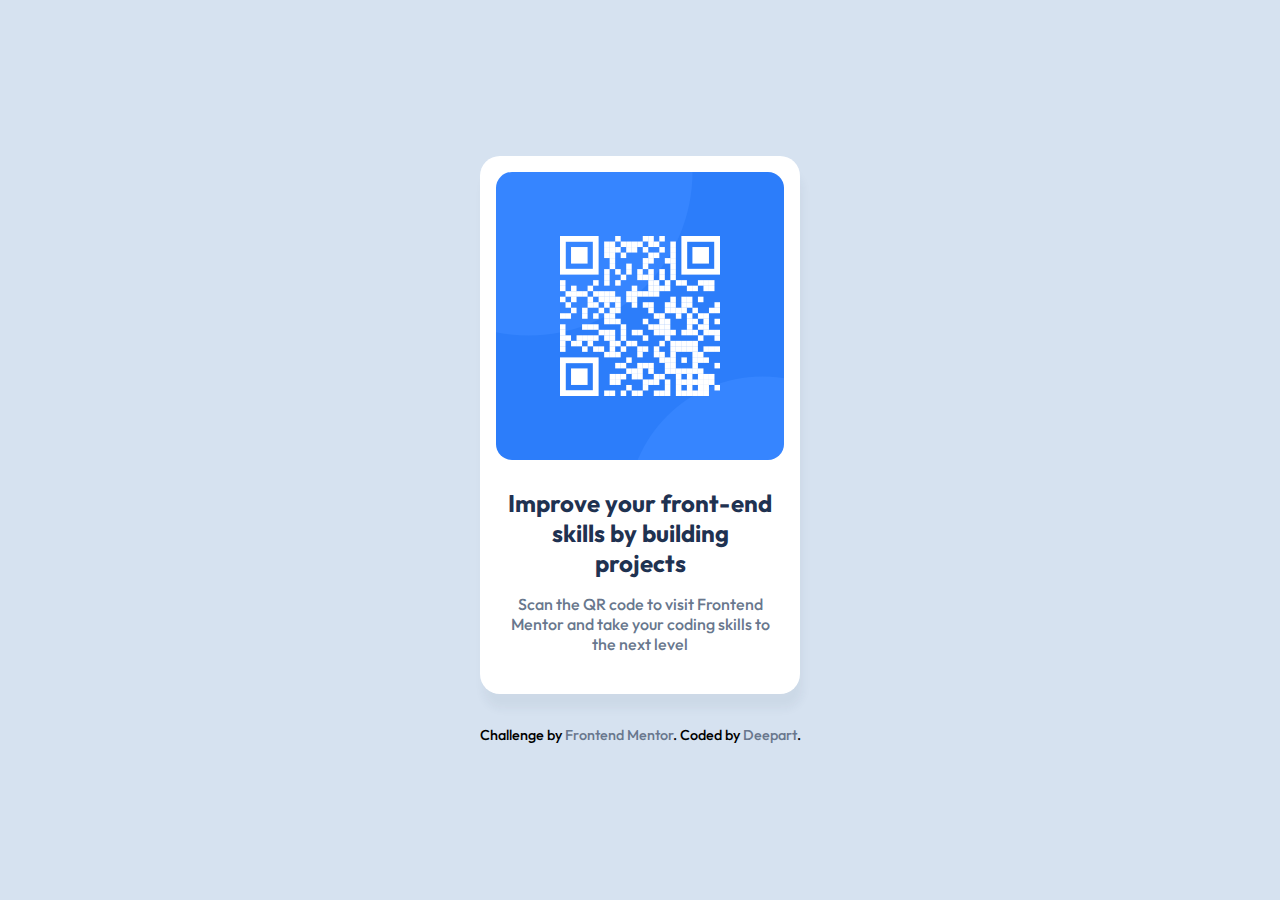
==== qr-code-component/index.html @ 8f94a6e5 "added qr-code component project" ====
<!DOCTYPE html>
<html lang="en">

<head>
  <meta charset="UTF-8">
  <meta name="viewport" content="width=device-width, initial-scale=1.0">
  <title>Frontend Mentor | QR code component | Deepart</title>
  <meta name="description"
    content="This HTML & CSS-only challenge is a perfect project for beginners getting up to speed with HTML and CSS fundamentals, like HTML structure and the box model.">
  <meta name="keywords"
    content="QR code component, deepart, frontend mentor, newbie challenge, frontend mentor challenge">
  <link rel="icon" href="assets/images/favicon-32x32.png" sizes="32x32" type="image/x-icon">

  <!-- GOOGLE FONTS -->
  <link rel="preconnect" href="https://fonts.googleapis.com">
  <link rel="preconnect" href="https://fonts.gstatic.com" crossorigin>
  <link href="https://fonts.googleapis.com/css2?family=Outfit:wght@100..900&display=swap" rel="stylesheet">

  <link rel="stylesheet" href="assets/css/main.css">
</head>

<body>
  <main>
    <div class="card">
      <div class="card-header">
        <img src="assets/images/image-qr-code.png" alt="QR Code">
      </div>
      <div class="card-body">
        <h1>Improve your front-end skills by building projects</h1>
        <p>Scan the QR code to visit Frontend Mentor and take your coding skills to the next level</p>
      </div>
    </div>
    <div class="attribution">
      Challenge by <a href="https://www.frontendmentor.io?ref=challenge" target="_blank"
        rel="noopener noreferrer">Frontend Mentor</a>.
      Coded by <a href="https://deepart.in">Deepart</a>.
    </div>
  </main>
</body>

</html>
---- qr-code-component/assets/css/main.css ----
.attribution {
  font-size: 90%;
  text-align: center;
}
.attribution a {
  color: #68778d;
}
.attribution a:hover {
  color: #1f3251;
}

* {
  margin: 0;
  padding: 0;
  box-sizing: border-box;
}

body {
  font-family: "Outfit", sans-serif;
  font-optical-sizing: auto;
  font-style: normal;
  font-weight: 500;
  font-size: 16px;
  background-color: #d6e2f0;
}

img {
  max-width: 100%;
  height: auto;
}

a {
  color: inherit;
  text-decoration: none;
  transition: all 0.2s ease-in-out;
}

.sr-only {
  position: absolute;
  width: 1px;
  height: 1px;
  padding: 0;
  margin: -1px;
  overflow: hidden;
  clip: rect(0, 0, 0, 0);
  white-space: nowrap;
  border-width: 0;
}

.fw-normal {
  font-family: "Outfit", sans-serif;
  font-optical-sizing: auto;
  font-style: normal;
  font-weight: 400;
}
.fw-medium {
  font-family: "Outfit", sans-serif;
  font-optical-sizing: auto;
  font-style: normal;
  font-weight: 500;
}
.fw-bold {
  font-family: "Outfit", sans-serif;
  font-optical-sizing: auto;
  font-style: normal;
  font-weight: 800;
}

main {
  min-height: 100vh;
  display: flex;
  flex-direction: column;
  justify-content: center;
  align-items: center;
  gap: 2rem;
  padding: 2rem;
}

.card-header,
.card-body {
  overflow: hidden;
  margin-bottom: 1.5rem;
}

.card {
  overflow: hidden;
  background-color: #fff;
  padding: 1rem;
  border-radius: 1.25rem;
  max-width: 320px;
  text-align: center;
  box-shadow: 3px 15px 10px rgba(31, 50, 81, 0.05);
}
.card-header img {
  border-radius: 1rem;
}
.card-body {
  padding: 0 0.5rem;
}

h1 {
  font-weight: 700;
  font-size: 1.5rem;
  color: #1f3251;
  margin-bottom: 1rem;
}

p {
  color: #68778d;
}/*# sourceMappingURL=main.css.map */
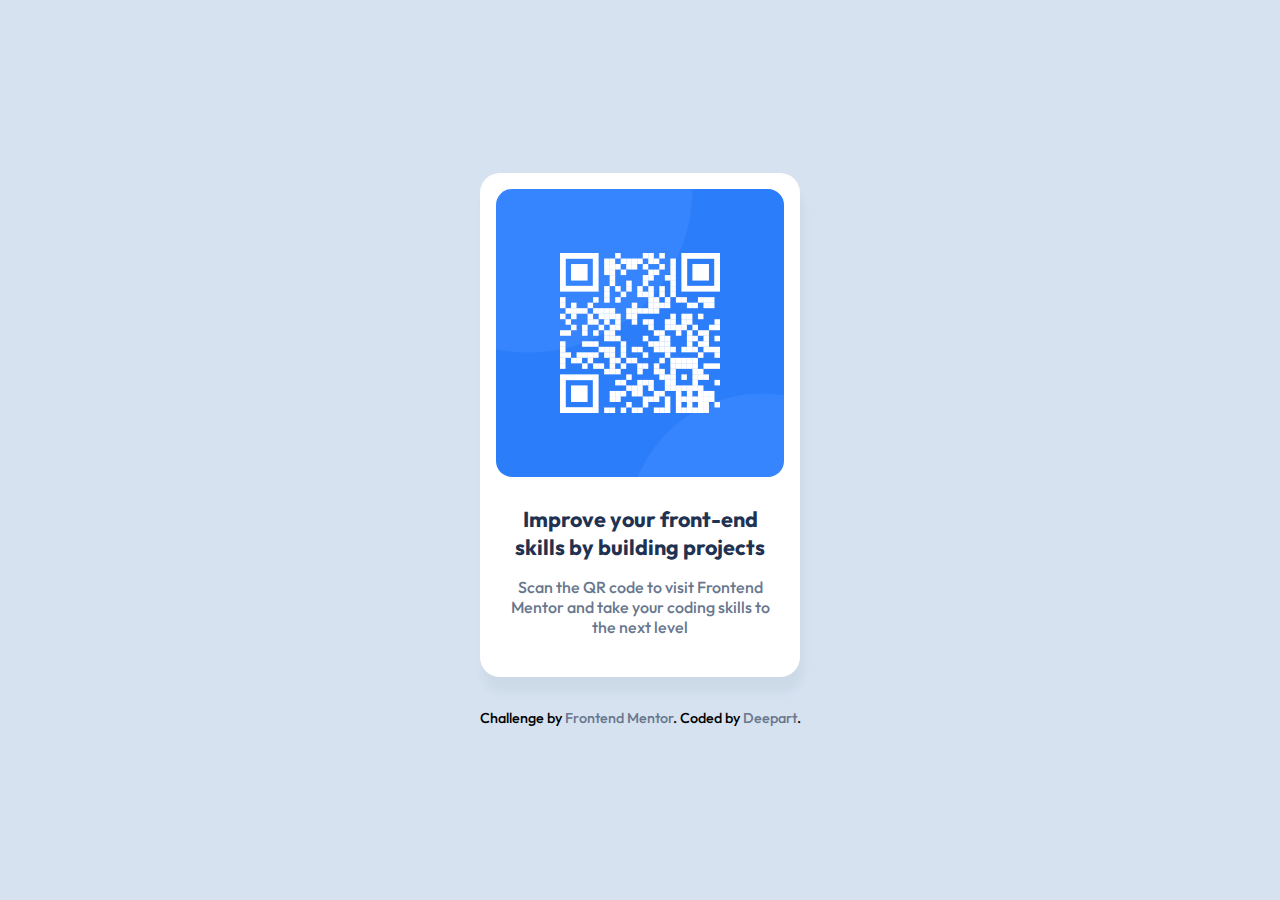
==== commit 3d79aaf7: "minor changes in qr code" ====
--- a/qr-code-component/index.html
+++ b/qr-code-component/index.html
@@ -6,7 +6,7 @@
   <meta name="viewport" content="width=device-width, initial-scale=1.0">
   <title>Frontend Mentor | QR code component | Deepart</title>
   <meta name="description"
-    content="This HTML & CSS-only challenge is a perfect project for beginners getting up to speed with HTML and CSS fundamentals, like HTML structure and the box model.">
+    content="A perfect first challenge if you're new to HTML and CSS. The card layout doesn't shift, so it's ideal if you haven't learned about building responsive layouts yet.">
   <meta name="keywords"
     content="QR code component, deepart, frontend mentor, newbie challenge, frontend mentor challenge">
   <link rel="icon" href="assets/images/favicon-32x32.png" sizes="32x32" type="image/x-icon">
--- a/qr-code-component/assets/css/main.css
+++ b/qr-code-component/assets/css/main.css
@@ -100,7 +100,7 @@
 
 h1 {
   font-weight: 700;
-  font-size: 1.5rem;
+  font-size: 1.35rem;
   color: #1f3251;
   margin-bottom: 1rem;
 }
